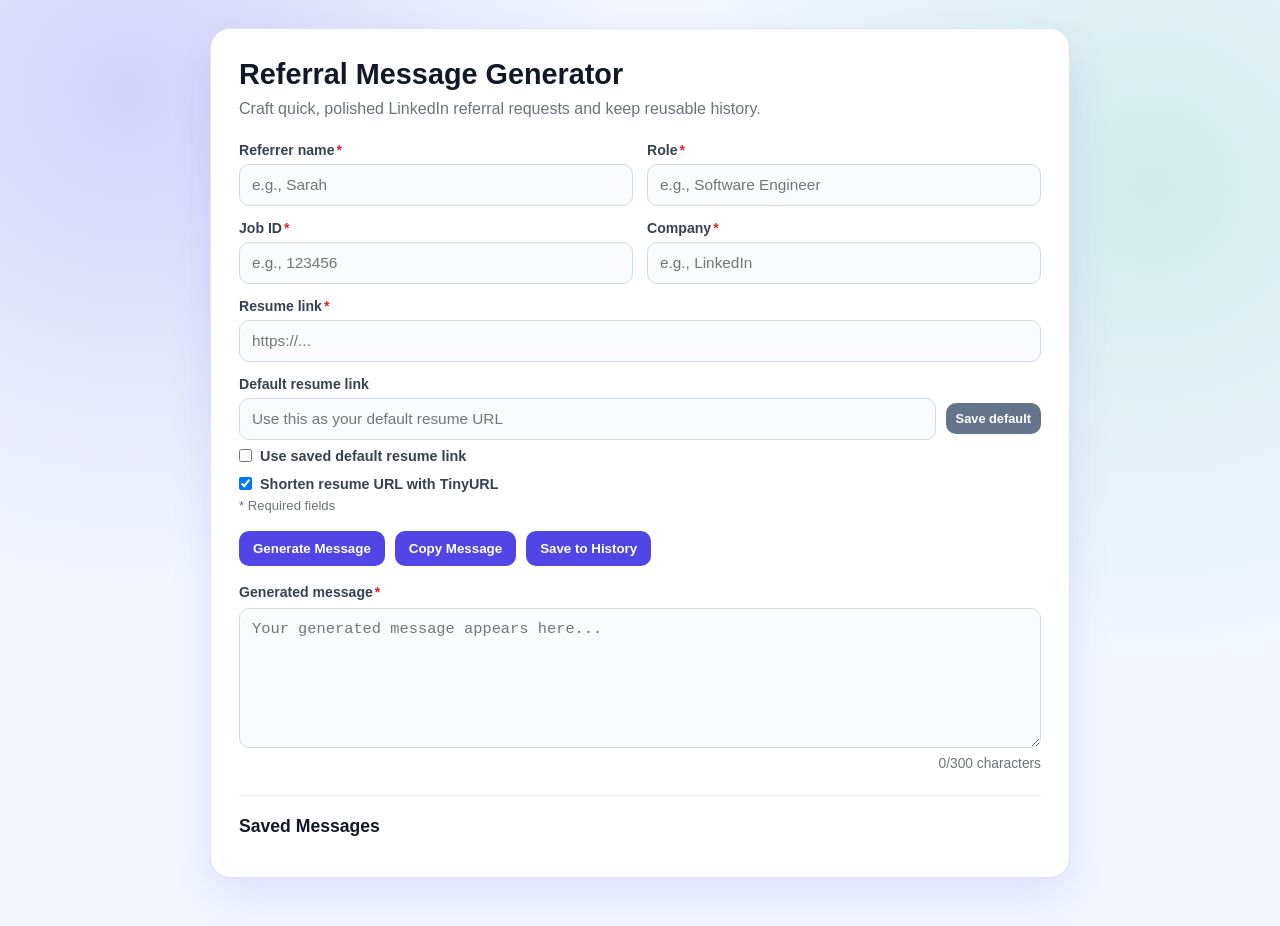
==== index.html @ b39f156e "message change" ====
<!DOCTYPE html>
<html lang="en">
<head>
  <meta charset="UTF-8" />
  <meta name="viewport" content="width=device-width, initial-scale=1" />
  <title>Referral Message Generator</title>
  <style>
    :root {
      --bg: #f3f6ff;
      --card: #ffffff;
      --text: #111827;
      --muted: #6b7280;
      --primary: #4f46e5;
      --primary-strong: #4338ca;
      --border: #dbe3f4;
      --danger: #dc3545;
      --shadow: 0 18px 40px rgba(79, 70, 229, 0.12);
    }

    * {
      box-sizing: border-box;
    }

    body {
      margin: 0;
      min-height: 100vh;
      font-family: "Inter", "Segoe UI", Roboto, Arial, sans-serif;
      color: var(--text);
      background:
        radial-gradient(circle at 10% 10%, rgba(79, 70, 229, 0.2), transparent 35%),
        radial-gradient(circle at 90% 20%, rgba(16, 185, 129, 0.16), transparent 35%),
        var(--bg);
      padding: 28px 16px 48px;
    }

    .container {
      max-width: 860px;
      margin: 0 auto;
      background: var(--card);
      border: 1px solid var(--border);
      border-radius: 20px;
      box-shadow: var(--shadow);
      padding: 28px;
    }

    h2 {
      margin: 0;
      font-size: 1.8rem;
      line-height: 1.2;
    }

    .subtitle {
      margin: 8px 0 24px;
      color: var(--muted);
    }

    .grid {
      display: grid;
      grid-template-columns: 1fr 1fr;
      gap: 14px;
    }

    .field {
      display: flex;
      flex-direction: column;
      gap: 6px;
    }

    .required {
      color: #dc2626;
      margin-left: 2px;
    }

    .field.full {
      grid-column: 1 / -1;
    }

    label {
      font-size: 0.88rem;
      font-weight: 600;
      color: #374151;
    }

    input,
    textarea {
      width: 100%;
      border: 1px solid #cfd9ee;
      background: #f9fbff;
      border-radius: 10px;
      padding: 11px 12px;
      color: var(--text);
      font-size: 0.96rem;
      transition: border-color 0.15s ease, box-shadow 0.15s ease;
    }

    input:focus,
    textarea:focus {
      outline: none;
      border-color: var(--primary);
      box-shadow: 0 0 0 3px rgba(79, 70, 229, 0.14);
      background: #fff;
    }

    .inline-group {
      display: grid;
      grid-template-columns: 1fr auto;
      gap: 10px;
      align-items: center;
    }

    .checkbox-row {
      margin-top: 2px;
      display: flex;
      align-items: center;
      gap: 8px;
      color: #374151;
      font-size: 0.9rem;
    }

    .checkbox-row + .checkbox-row {
      margin-top: 6px;
    }

    .checkbox-row input[type="checkbox"] {
      width: auto;
      margin: 0;
      cursor: pointer;
    }

    .checkbox-row:hover {
      color: #1f2937;
    }

    .btn-group {
      margin-top: 18px;
      display: flex;
      flex-wrap: wrap;
      gap: 10px;
    }

    button {
      border: 0;
      border-radius: 10px;
      padding: 10px 14px;
      background: var(--primary);
      color: #fff;
      font-weight: 600;
      cursor: pointer;
      transition: background 0.15s ease, transform 0.15s ease;
    }

    button:hover {
      background: var(--primary-strong);
      transform: translateY(-1px);
    }

    .small-btn {
      background: #64748b;
      font-size: 0.8rem;
      padding: 8px 10px;
    }

    .small-btn:hover {
      background: #475569;
    }

    .delete-btn {
      background: #dc2626;
    }

    .delete-btn:hover {
      background: #b91c1c;
    }

    .output-wrap {
      margin-top: 18px;
      display: grid;
      gap: 8px;
    }

    .hint {
      margin: 0;
      color: var(--muted);
      font-size: 0.82rem;
    }

    textarea {
      min-height: 140px;
      resize: vertical;
    }

    #charCount {
      color: var(--muted);
      font-size: 0.86rem;
      text-align: right;
    }

    .field-error {
      border-color: var(--danger) !important;
      box-shadow: 0 0 0 3px rgba(220, 38, 38, 0.14) !important;
      background: #fff7f7;
    }

    .history {
      margin-top: 24px;
      border-top: 1px solid #e5eaf7;
      padding-top: 20px;
    }

    .history h3 {
      margin: 0 0 12px;
      font-size: 1.1rem;
    }

    .history-item {
      background: #f8faff;
      border: 1px solid #dce5fb;
      border-radius: 12px;
      padding: 14px;
      margin-bottom: 10px;
    }

    .history-item p {
      margin: 10px 0 0;
      color: #1f2937;
    }

    .history-item small {
      color: var(--muted);
    }

    .history-actions {
      margin-top: 12px;
      display: flex;
      gap: 8px;
      flex-wrap: wrap;
    }

    @media (max-width: 760px) {
      .container {
        padding: 20px;
      }

      .grid {
        grid-template-columns: 1fr;
      }

      .inline-group {
        grid-template-columns: 1fr;
      }

      button {
        width: 100%;
      }

      .small-btn {
        width: auto;
      }
    }
  </style>
</head>
<body>

<div class="container">
  <h2>Referral Message Generator</h2>
  <p class="subtitle">Craft quick, polished LinkedIn referral requests and keep reusable history.</p>

  <div class="grid">
    <div class="field">
      <label for="name">Referrer name<span class="required">*</span></label>
      <input type="text" id="name" placeholder="e.g., Sarah" required />
    </div>
    <div class="field">
      <label for="role">Role<span class="required">*</span></label>
      <input type="text" id="role" placeholder="e.g., Software Engineer" required />
    </div>
    <div class="field">
      <label for="jobId">Job ID<span class="required">*</span></label>
      <input type="text" id="jobId" placeholder="e.g., 123456" required />
    </div>
    <div class="field">
      <label for="company">Company<span class="required">*</span></label>
      <input type="text" id="company" placeholder="e.g., LinkedIn" required />
    </div>
    <div class="field full">
      <label for="resume">Resume link<span class="required">*</span></label>
      <input type="text" id="resume" placeholder="https://..." required />
    </div>

    <div class="field full">
      <label for="defaultResume">Default resume link</label>
      <div class="inline-group">
        <input type="text" id="defaultResume" placeholder="Use this as your default resume URL" />
        <button type="button" class="small-btn" onclick="saveDefaultResume()">Save default</button>
      </div>
      <label class="checkbox-row">
        <input type="checkbox" id="useDefaultResume" />
        Use saved default resume link
      </label>
      <label class="checkbox-row">
        <input type="checkbox" id="useTinyUrl" checked />
        Shorten resume URL with TinyURL
      </label>
      <p class="hint">* Required fields</p>
    </div>
  </div>

  <div class="btn-group">
    <button onclick="generateMessage()">Generate Message</button>
    <button onclick="copyMessage()">Copy Message</button>
    <button onclick="saveMessage()">Save to History</button>
  </div>

  <div class="output-wrap">
    <label for="output">Generated message<span class="required">*</span></label>
    <textarea id="output" placeholder="Your generated message appears here..." required></textarea>
    <small id="charCount">0/300 characters</small>
  </div>

  <div class="history">
    <h3>Saved Messages</h3>
    <div id="historyList"></div>
  </div>
</div>

<script>
  let editIndex = null;
  const DEFAULT_RESUME_KEY = "defaultResumeLink";

  async function shortenUrl(url) {
    const trimmedUrl = url.trim();
    if (!trimmedUrl) return "";

    try {
      const response = await fetch(`https://tinyurl.com/api-create.php?url=${encodeURIComponent(trimmedUrl)}`);
      if (!response.ok) {
        throw new Error("Short URL service unavailable");
      }
      const shortUrl = (await response.text()).trim();
      return shortUrl || trimmedUrl;
    } catch (error) {
      return trimmedUrl;
    }
  }

  function fitToCharacterLimit(message, limit) {
    if (message.length <= limit) return message;
    return `${message.slice(0, limit - 3).trimEnd()}...`;
  }

  async function generateMessage() {
    clearValidationStyles();
    const name = document.getElementById("name").value.trim();
    const role = document.getElementById("role").value.trim();
    const jobId = document.getElementById("jobId").value.trim();
    const company = document.getElementById("company").value.trim();
    const useDefaultResume = document.getElementById("useDefaultResume").checked;
    const useTinyUrl = document.getElementById("useTinyUrl").checked;
    const defaultResumeLink = getDefaultResumeLink();
    if (useDefaultResume && !defaultResumeLink) {
      alert("No saved default resume link found. Please add and save one first.");
      return;
    }
    const resume = useDefaultResume ? defaultResumeLink : document.getElementById("resume").value.trim();
    const requiredFields = [
      { id: "name", label: "Referrer name", value: name },
      { id: "role", label: "Role", value: role },
      { id: "jobId", label: "Job ID", value: jobId },
      { id: "company", label: "Company", value: company },
      { id: "resume", label: "Resume link", value: resume }
    ];

    const missingFields = requiredFields.filter((field) => !field.value);
    if (missingFields.length > 0) {
      missingFields.forEach(({ id }) => document.getElementById(id).classList.add("field-error"));
      const fieldNames = missingFields.map((field) => field.label).join(", ");
      alert(`Please complete all required fields: ${fieldNames}.`);
      return;
    }

    const resumeLink = useTinyUrl ? await shortenUrl(resume) : resume.trim();

    const rawMessage = `Hi ${name},\n I’m interested in ${role} role at ${company} (Job ID: ${jobId}). Could you please refer me?\nResume: ${resumeLink}\nThanks!`;
    const message = fitToCharacterLimit(rawMessage, 300);

    const outputElement = document.getElementById("output");
    outputElement.value = message;
    updateCharacterCount();
  }

  function copyMessage() {
    const output = document.getElementById("output");
    output.select();
    document.execCommand("copy");
    alert("Copied!");
  }

  function getHistory() {
    return JSON.parse(localStorage.getItem("messages") || "[]");
  }

  function saveToStorage(data) {
    localStorage.setItem("messages", JSON.stringify(data));
  }

  function getDefaultResumeLink() {
    return (localStorage.getItem(DEFAULT_RESUME_KEY) || "").trim();
  }

  function saveDefaultResume() {
    const defaultResumeInput = document.getElementById("defaultResume");
    const defaultResume = defaultResumeInput.value.trim();

    if (!defaultResume) {
      alert("Please enter a default resume link before saving.");
      return;
    }

    localStorage.setItem(DEFAULT_RESUME_KEY, defaultResume);
    alert("Default resume link saved.");
  }

  function saveMessage() {
    clearValidationStyles();
    const history = getHistory();
    const nameInput = document.getElementById("name");
    const roleInput = document.getElementById("role");
    const jobIdInput = document.getElementById("jobId");
    const companyInput = document.getElementById("company");
    const resumeInput = document.getElementById("resume");
    const outputInput = document.getElementById("output");

    const entry = {
      name: nameInput.value.trim(),
      role: roleInput.value.trim(),
      jobId: jobIdInput.value.trim(),
      company: companyInput.value.trim(),
      resume: resumeInput.value.trim(),
      message: outputInput.value.trim()
    };

    const requiredFields = [
      { id: "name", label: "Referrer name", value: entry.name },
      { id: "role", label: "Role", value: entry.role },
      { id: "jobId", label: "Job ID", value: entry.jobId },
      { id: "company", label: "Company", value: entry.company },
      { id: "resume", label: "Resume link", value: entry.resume },
      { id: "output", label: "Generated message", value: entry.message }
    ];
    const missingFields = requiredFields.filter((field) => !field.value);
    if (missingFields.length > 0) {
      missingFields.forEach(({ id }) => document.getElementById(id).classList.add("field-error"));
      const fieldNames = missingFields.map((field) => field.label).join(", ");
      alert(`Please complete all required fields: ${fieldNames}.`);
      return;
    }

    if (editIndex !== null) {
      history[editIndex] = entry;
      editIndex = null;
    } else {
      history.push(entry);
    }

    saveToStorage(history);
    renderHistory();
  }

  function updateCharacterCount() {
    const output = document.getElementById("output").value;
    const charCount = document.getElementById("charCount");
    charCount.textContent = `${output.length}/300 characters`;
    charCount.style.color = output.length > 300 ? "#dc3545" : "#6b7280";
  }

  function clearValidationStyles() {
    document.querySelectorAll(".field-error").forEach((element) => {
      element.classList.remove("field-error");
    });
  }

  function renderHistory() {
    const history = getHistory();
    const container = document.getElementById("historyList");
    container.innerHTML = "";

    history.forEach((item, index) => {
      const div = document.createElement("div");
      div.className = "history-item";
      const safeName = item.name || "Unknown";
      const safeRole = item.role || "Unknown role";
      const safeCompany = item.company || "Unknown company";
      const safeResume = item.resume || "No resume link";
      const safeMessage = item.message || "";

      div.innerHTML = `
        <b>${safeName}</b> | ${safeRole} @ ${safeCompany}
        <br/><small>Job ID: ${item.jobId || "N/A"}</small>
        <br/><small>${safeResume}</small>
        <p>${safeMessage}</p>
        <div class="history-actions">
          <button class="small-btn" onclick="editItem(${index})">Edit</button>
          <button class="small-btn delete-btn" onclick="deleteItem(${index})">Delete</button>
          <button class="small-btn" onclick="useItem(${index})">Use</button>
        </div>
      `;

      container.appendChild(div);
    });
  }

  function editItem(index) {
    const item = getHistory()[index];
    name.value = item.name;
    role.value = item.role;
    jobId.value = item.jobId || "";
    company.value = item.company;
    resume.value = item.resume;
    output.value = item.message;
    updateCharacterCount();
    editIndex = index;
  }

  function deleteItem(index) {
    const history = getHistory();
    history.splice(index, 1);
    saveToStorage(history);
    renderHistory();
  }

  function useItem(index) {
    const item = getHistory()[index];
    output.value = item.message;
    updateCharacterCount();
  }

  document.getElementById("output").addEventListener("input", updateCharacterCount);
  document.getElementById("useDefaultResume").addEventListener("change", (event) => {
    const resumeInput = document.getElementById("resume");
    const defaultResumeLink = getDefaultResumeLink();

    if (event.target.checked && !defaultResumeLink) {
      alert("No saved default resume link found. Please add and save one first.");
      event.target.checked = false;
      return;
    }

    if (event.target.checked) {
      resumeInput.value = defaultResumeLink;
      resumeInput.readOnly = true;
      resumeInput.classList.remove("field-error");
    } else {
      resumeInput.readOnly = false;
    }
  });

  document.getElementById("defaultResume").value = getDefaultResumeLink();
  renderHistory();
  updateCharacterCount();
</script>

</body>
</html>
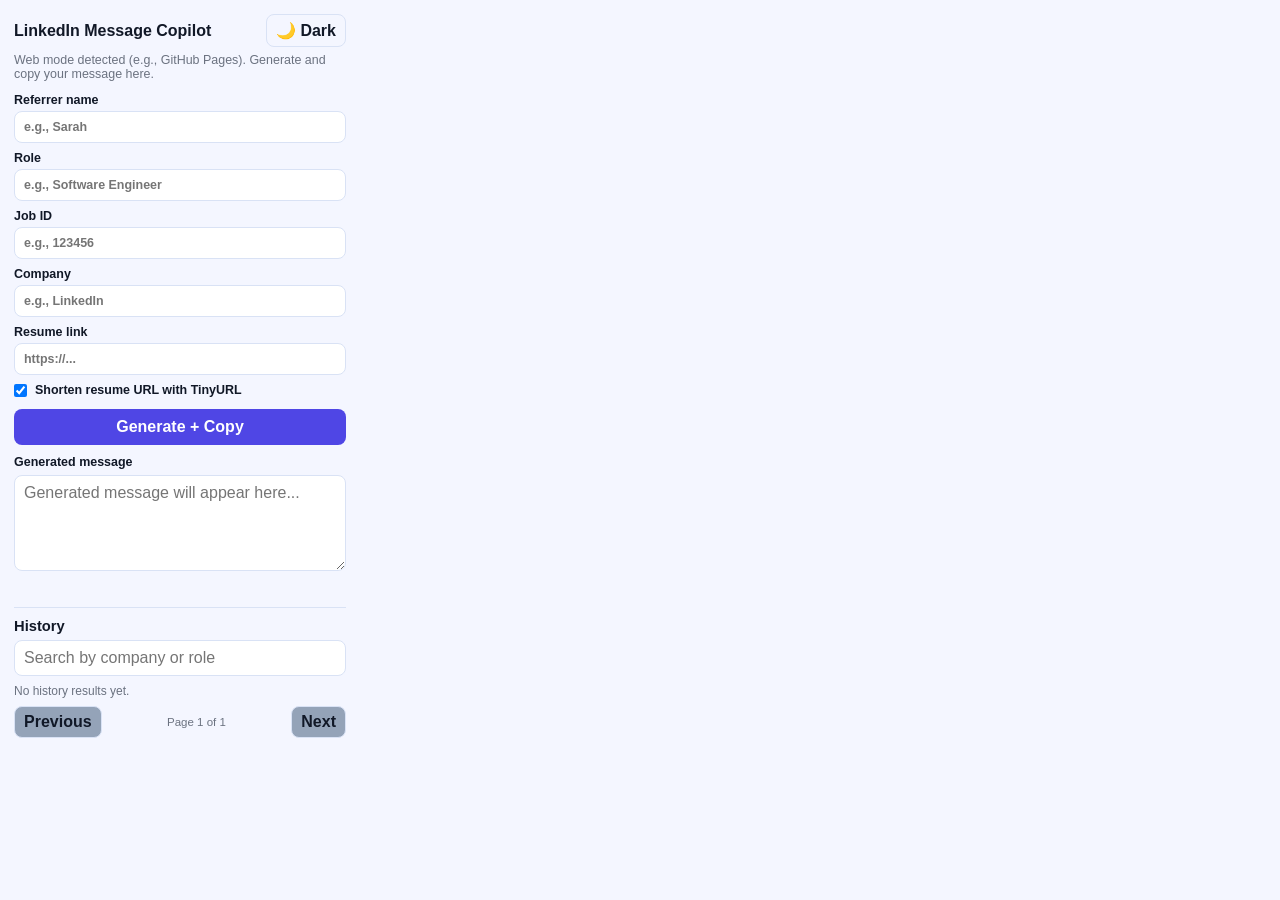
==== commit 2670c2de: "Unify web and extension UI" ====
--- a/index.html
+++ b/index.html
@@ -1,563 +1,74 @@
-<!DOCTYPE html>
+<!doctype html>
 <html lang="en">
 <head>
-  <meta charset="UTF-8" />
+  <meta charset="utf-8" />
   <meta name="viewport" content="width=device-width, initial-scale=1" />
-  <title>Referral Message Generator</title>
-  <style>
-    :root {
-      --bg: #f3f6ff;
-      --card: #ffffff;
-      --text: #111827;
-      --muted: #6b7280;
-      --primary: #4f46e5;
-      --primary-strong: #4338ca;
-      --border: #dbe3f4;
-      --danger: #dc3545;
-      --shadow: 0 18px 40px rgba(79, 70, 229, 0.12);
-    }
-
-    * {
-      box-sizing: border-box;
-    }
-
-    body {
-      margin: 0;
-      min-height: 100vh;
-      font-family: "Inter", "Segoe UI", Roboto, Arial, sans-serif;
-      color: var(--text);
-      background:
-        radial-gradient(circle at 10% 10%, rgba(79, 70, 229, 0.2), transparent 35%),
-        radial-gradient(circle at 90% 20%, rgba(16, 185, 129, 0.16), transparent 35%),
-        var(--bg);
-      padding: 28px 16px 48px;
-    }
-
-    .container {
-      max-width: 860px;
-      margin: 0 auto;
-      background: var(--card);
-      border: 1px solid var(--border);
-      border-radius: 20px;
-      box-shadow: var(--shadow);
-      padding: 28px;
-    }
-
-    h2 {
-      margin: 0;
-      font-size: 1.8rem;
-      line-height: 1.2;
-    }
-
-    .subtitle {
-      margin: 8px 0 24px;
-      color: var(--muted);
-    }
-
-    .grid {
-      display: grid;
-      grid-template-columns: 1fr 1fr;
-      gap: 14px;
-    }
-
-    .field {
-      display: flex;
-      flex-direction: column;
-      gap: 6px;
-    }
-
-    .required {
-      color: #dc2626;
-      margin-left: 2px;
-    }
-
-    .field.full {
-      grid-column: 1 / -1;
-    }
-
-    label {
-      font-size: 0.88rem;
-      font-weight: 600;
-      color: #374151;
-    }
-
-    input,
-    textarea {
-      width: 100%;
-      border: 1px solid #cfd9ee;
-      background: #f9fbff;
-      border-radius: 10px;
-      padding: 11px 12px;
-      color: var(--text);
-      font-size: 0.96rem;
-      transition: border-color 0.15s ease, box-shadow 0.15s ease;
-    }
-
-    input:focus,
-    textarea:focus {
-      outline: none;
-      border-color: var(--primary);
-      box-shadow: 0 0 0 3px rgba(79, 70, 229, 0.14);
-      background: #fff;
-    }
-
-    .inline-group {
-      display: grid;
-      grid-template-columns: 1fr auto;
-      gap: 10px;
-      align-items: center;
-    }
-
-    .checkbox-row {
-      margin-top: 2px;
-      display: flex;
-      align-items: center;
-      gap: 8px;
-      color: #374151;
-      font-size: 0.9rem;
-    }
-
-    .checkbox-row + .checkbox-row {
-      margin-top: 6px;
-    }
-
-    .checkbox-row input[type="checkbox"] {
-      width: auto;
-      margin: 0;
-      cursor: pointer;
-    }
-
-    .checkbox-row:hover {
-      color: #1f2937;
-    }
-
-    .btn-group {
-      margin-top: 18px;
-      display: flex;
-      flex-wrap: wrap;
-      gap: 10px;
-    }
-
-    button {
-      border: 0;
-      border-radius: 10px;
-      padding: 10px 14px;
-      background: var(--primary);
-      color: #fff;
-      font-weight: 600;
-      cursor: pointer;
-      transition: background 0.15s ease, transform 0.15s ease;
-    }
-
-    button:hover {
-      background: var(--primary-strong);
-      transform: translateY(-1px);
-    }
-
-    .small-btn {
-      background: #64748b;
-      font-size: 0.8rem;
-      padding: 8px 10px;
-    }
-
-    .small-btn:hover {
-      background: #475569;
-    }
-
-    .delete-btn {
-      background: #dc2626;
-    }
-
-    .delete-btn:hover {
-      background: #b91c1c;
-    }
-
-    .output-wrap {
-      margin-top: 18px;
-      display: grid;
-      gap: 8px;
-    }
-
-    .hint {
-      margin: 0;
-      color: var(--muted);
-      font-size: 0.82rem;
-    }
-
-    textarea {
-      min-height: 140px;
-      resize: vertical;
-    }
-
-    #charCount {
-      color: var(--muted);
-      font-size: 0.86rem;
-      text-align: right;
-    }
-
-    .field-error {
-      border-color: var(--danger) !important;
-      box-shadow: 0 0 0 3px rgba(220, 38, 38, 0.14) !important;
-      background: #fff7f7;
-    }
-
-    .history {
-      margin-top: 24px;
-      border-top: 1px solid #e5eaf7;
-      padding-top: 20px;
-    }
-
-    .history h3 {
-      margin: 0 0 12px;
-      font-size: 1.1rem;
-    }
-
-    .history-item {
-      background: #f8faff;
-      border: 1px solid #dce5fb;
-      border-radius: 12px;
-      padding: 14px;
-      margin-bottom: 10px;
-    }
-
-    .history-item p {
-      margin: 10px 0 0;
-      color: #1f2937;
-    }
-
-    .history-item small {
-      color: var(--muted);
-    }
-
-    .history-actions {
-      margin-top: 12px;
-      display: flex;
-      gap: 8px;
-      flex-wrap: wrap;
-    }
-
-    @media (max-width: 760px) {
-      .container {
-        padding: 20px;
-      }
-
-      .grid {
-        grid-template-columns: 1fr;
-      }
-
-      .inline-group {
-        grid-template-columns: 1fr;
-      }
-
-      button {
-        width: 100%;
-      }
-
-      .small-btn {
-        width: auto;
-      }
-    }
-  </style>
+  <title>LinkedIn Message Copilot</title>
+  <link rel="stylesheet" href="popup.css" />
 </head>
 <body>
+  <main class="container">
+    <header class="header-row">
+      <h1>LinkedIn Message Copilot</h1>
+      <button type="button" id="themeToggleBtn" class="secondary-btn" aria-label="Toggle dark mode">🌙 Dark</button>
+    </header>
 
-<div class="container">
-  <h2>Referral Message Generator</h2>
-  <p class="subtitle">Craft quick, polished LinkedIn referral requests and keep reusable history.</p>
+    <p id="tabHint" class="hint">Open this popup on a LinkedIn tab.</p>
 
-  <div class="grid">
-    <div class="field">
-      <label for="name">Referrer name<span class="required">*</span></label>
-      <input type="text" id="name" placeholder="e.g., Sarah" required />
-    </div>
-    <div class="field">
-      <label for="role">Role<span class="required">*</span></label>
-      <input type="text" id="role" placeholder="e.g., Software Engineer" required />
-    </div>
-    <div class="field">
-      <label for="jobId">Job ID<span class="required">*</span></label>
-      <input type="text" id="jobId" placeholder="e.g., 123456" required />
-    </div>
-    <div class="field">
-      <label for="company">Company<span class="required">*</span></label>
-      <input type="text" id="company" placeholder="e.g., LinkedIn" required />
-    </div>
-    <div class="field full">
-      <label for="resume">Resume link<span class="required">*</span></label>
-      <input type="text" id="resume" placeholder="https://..." required />
-    </div>
+    <form id="messageForm">
+      <label>
+        Referrer name
+        <input id="name" type="text" placeholder="e.g., Sarah" required />
+      </label>
 
-    <div class="field full">
-      <label for="defaultResume">Default resume link</label>
-      <div class="inline-group">
-        <input type="text" id="defaultResume" placeholder="Use this as your default resume URL" />
-        <button type="button" class="small-btn" onclick="saveDefaultResume()">Save default</button>
-      </div>
-      <label class="checkbox-row">
-        <input type="checkbox" id="useDefaultResume" />
-        Use saved default resume link
+      <label>
+        Role
+        <input id="role" type="text" placeholder="e.g., Software Engineer" required />
       </label>
-      <label class="checkbox-row">
-        <input type="checkbox" id="useTinyUrl" checked />
+
+      <label>
+        Job ID
+        <input id="jobId" type="text" placeholder="e.g., 123456" required />
+      </label>
+
+      <label>
+        Company
+        <input id="company" type="text" placeholder="e.g., LinkedIn" required />
+      </label>
+
+      <label>
+        Resume link
+        <input id="resume" type="url" placeholder="https://..." required />
+      </label>
+
+      <label class="checkbox">
+        <input id="useTinyUrl" type="checkbox" checked />
         Shorten resume URL with TinyURL
       </label>
-      <p class="hint">* Required fields</p>
-    </div>
-  </div>
 
-  <div class="btn-group">
-    <button onclick="generateMessage()">Generate Message</button>
-    <button onclick="copyMessage()">Copy Message</button>
-    <button onclick="saveMessage()">Save to History</button>
-  </div>
+      <div class="actions">
+        <button type="submit" id="generateCopyBtn">Generate + Copy</button>
+      </div>
+    </form>
 
-  <div class="output-wrap">
-    <label for="output">Generated message<span class="required">*</span></label>
-    <textarea id="output" placeholder="Your generated message appears here..." required></textarea>
-    <small id="charCount">0/300 characters</small>
-  </div>
+    <label class="output-label" for="output">Generated message</label>
+    <textarea id="output" readonly placeholder="Generated message will appear here..."></textarea>
+    <p id="status" class="status" aria-live="polite"></p>
 
-  <div class="history">
-    <h3>Saved Messages</h3>
-    <div id="historyList"></div>
-  </div>
-</div>
+    <section class="history-section" aria-label="Message history">
+      <div class="history-header">
+        <h2>History</h2>
+        <input id="historySearch" type="text" placeholder="Search by company or role" aria-label="Search history" />
+      </div>
+      <ul id="historyList" class="history-list"></ul>
+      <div class="history-controls">
+        <button type="button" id="prevPageBtn" class="secondary-btn">Previous</button>
+        <span id="pageInfo" class="page-info">Page 1 of 1</span>
+        <button type="button" id="nextPageBtn" class="secondary-btn">Next</button>
+      </div>
+    </section>
+  </main>
 
-<script>
-  let editIndex = null;
-  const DEFAULT_RESUME_KEY = "defaultResumeLink";
-
-  async function shortenUrl(url) {
-    const trimmedUrl = url.trim();
-    if (!trimmedUrl) return "";
-
-    try {
-      const response = await fetch(`https://tinyurl.com/api-create.php?url=${encodeURIComponent(trimmedUrl)}`);
-      if (!response.ok) {
-        throw new Error("Short URL service unavailable");
-      }
-      const shortUrl = (await response.text()).trim();
-      return shortUrl || trimmedUrl;
-    } catch (error) {
-      return trimmedUrl;
-    }
-  }
-
-  function fitToCharacterLimit(message, limit) {
-    if (message.length <= limit) return message;
-    return `${message.slice(0, limit - 3).trimEnd()}...`;
-  }
-
-  async function generateMessage() {
-    clearValidationStyles();
-    const name = document.getElementById("name").value.trim();
-    const role = document.getElementById("role").value.trim();
-    const jobId = document.getElementById("jobId").value.trim();
-    const company = document.getElementById("company").value.trim();
-    const useDefaultResume = document.getElementById("useDefaultResume").checked;
-    const useTinyUrl = document.getElementById("useTinyUrl").checked;
-    const defaultResumeLink = getDefaultResumeLink();
-    if (useDefaultResume && !defaultResumeLink) {
-      alert("No saved default resume link found. Please add and save one first.");
-      return;
-    }
-    const resume = useDefaultResume ? defaultResumeLink : document.getElementById("resume").value.trim();
-    const requiredFields = [
-      { id: "name", label: "Referrer name", value: name },
-      { id: "role", label: "Role", value: role },
-      { id: "jobId", label: "Job ID", value: jobId },
-      { id: "company", label: "Company", value: company },
-      { id: "resume", label: "Resume link", value: resume }
-    ];
-
-    const missingFields = requiredFields.filter((field) => !field.value);
-    if (missingFields.length > 0) {
-      missingFields.forEach(({ id }) => document.getElementById(id).classList.add("field-error"));
-      const fieldNames = missingFields.map((field) => field.label).join(", ");
-      alert(`Please complete all required fields: ${fieldNames}.`);
-      return;
-    }
-
-    const resumeLink = useTinyUrl ? await shortenUrl(resume) : resume.trim();
-
-    const rawMessage = `Hi ${name},\n I’m interested in ${role} role at ${company} (Job ID: ${jobId}). Could you please refer me?\nResume: ${resumeLink}\nThanks!`;
-    const message = fitToCharacterLimit(rawMessage, 300);
-
-    const outputElement = document.getElementById("output");
-    outputElement.value = message;
-    updateCharacterCount();
-  }
-
-  function copyMessage() {
-    const output = document.getElementById("output");
-    output.select();
-    document.execCommand("copy");
-    alert("Copied!");
-  }
-
-  function getHistory() {
-    return JSON.parse(localStorage.getItem("messages") || "[]");
-  }
-
-  function saveToStorage(data) {
-    localStorage.setItem("messages", JSON.stringify(data));
-  }
-
-  function getDefaultResumeLink() {
-    return (localStorage.getItem(DEFAULT_RESUME_KEY) || "").trim();
-  }
-
-  function saveDefaultResume() {
-    const defaultResumeInput = document.getElementById("defaultResume");
-    const defaultResume = defaultResumeInput.value.trim();
-
-    if (!defaultResume) {
-      alert("Please enter a default resume link before saving.");
-      return;
-    }
-
-    localStorage.setItem(DEFAULT_RESUME_KEY, defaultResume);
-    alert("Default resume link saved.");
-  }
-
-  function saveMessage() {
-    clearValidationStyles();
-    const history = getHistory();
-    const nameInput = document.getElementById("name");
-    const roleInput = document.getElementById("role");
-    const jobIdInput = document.getElementById("jobId");
-    const companyInput = document.getElementById("company");
-    const resumeInput = document.getElementById("resume");
-    const outputInput = document.getElementById("output");
-
-    const entry = {
-      name: nameInput.value.trim(),
-      role: roleInput.value.trim(),
-      jobId: jobIdInput.value.trim(),
-      company: companyInput.value.trim(),
-      resume: resumeInput.value.trim(),
-      message: outputInput.value.trim()
-    };
-
-    const requiredFields = [
-      { id: "name", label: "Referrer name", value: entry.name },
-      { id: "role", label: "Role", value: entry.role },
-      { id: "jobId", label: "Job ID", value: entry.jobId },
-      { id: "company", label: "Company", value: entry.company },
-      { id: "resume", label: "Resume link", value: entry.resume },
-      { id: "output", label: "Generated message", value: entry.message }
-    ];
-    const missingFields = requiredFields.filter((field) => !field.value);
-    if (missingFields.length > 0) {
-      missingFields.forEach(({ id }) => document.getElementById(id).classList.add("field-error"));
-      const fieldNames = missingFields.map((field) => field.label).join(", ");
-      alert(`Please complete all required fields: ${fieldNames}.`);
-      return;
-    }
-
-    if (editIndex !== null) {
-      history[editIndex] = entry;
-      editIndex = null;
-    } else {
-      history.push(entry);
-    }
-
-    saveToStorage(history);
-    renderHistory();
-  }
-
-  function updateCharacterCount() {
-    const output = document.getElementById("output").value;
-    const charCount = document.getElementById("charCount");
-    charCount.textContent = `${output.length}/300 characters`;
-    charCount.style.color = output.length > 300 ? "#dc3545" : "#6b7280";
-  }
-
-  function clearValidationStyles() {
-    document.querySelectorAll(".field-error").forEach((element) => {
-      element.classList.remove("field-error");
-    });
-  }
-
-  function renderHistory() {
-    const history = getHistory();
-    const container = document.getElementById("historyList");
-    container.innerHTML = "";
-
-    history.forEach((item, index) => {
-      const div = document.createElement("div");
-      div.className = "history-item";
-      const safeName = item.name || "Unknown";
-      const safeRole = item.role || "Unknown role";
-      const safeCompany = item.company || "Unknown company";
-      const safeResume = item.resume || "No resume link";
-      const safeMessage = item.message || "";
-
-      div.innerHTML = `
-        <b>${safeName}</b> | ${safeRole} @ ${safeCompany}
-        <br/><small>Job ID: ${item.jobId || "N/A"}</small>
-        <br/><small>${safeResume}</small>
-        <p>${safeMessage}</p>
-        <div class="history-actions">
-          <button class="small-btn" onclick="editItem(${index})">Edit</button>
-          <button class="small-btn delete-btn" onclick="deleteItem(${index})">Delete</button>
-          <button class="small-btn" onclick="useItem(${index})">Use</button>
-        </div>
-      `;
-
-      container.appendChild(div);
-    });
-  }
-
-  function editItem(index) {
-    const item = getHistory()[index];
-    name.value = item.name;
-    role.value = item.role;
-    jobId.value = item.jobId || "";
-    company.value = item.company;
-    resume.value = item.resume;
-    output.value = item.message;
-    updateCharacterCount();
-    editIndex = index;
-  }
-
-  function deleteItem(index) {
-    const history = getHistory();
-    history.splice(index, 1);
-    saveToStorage(history);
-    renderHistory();
-  }
-
-  function useItem(index) {
-    const item = getHistory()[index];
-    output.value = item.message;
-    updateCharacterCount();
-  }
-
-  document.getElementById("output").addEventListener("input", updateCharacterCount);
-  document.getElementById("useDefaultResume").addEventListener("change", (event) => {
-    const resumeInput = document.getElementById("resume");
-    const defaultResumeLink = getDefaultResumeLink();
-
-    if (event.target.checked && !defaultResumeLink) {
-      alert("No saved default resume link found. Please add and save one first.");
-      event.target.checked = false;
-      return;
-    }
-
-    if (event.target.checked) {
-      resumeInput.value = defaultResumeLink;
-      resumeInput.readOnly = true;
-      resumeInput.classList.remove("field-error");
-    } else {
-      resumeInput.readOnly = false;
-    }
-  });
-
-  document.getElementById("defaultResume").value = getDefaultResumeLink();
-  renderHistory();
-  updateCharacterCount();
-</script>
-
+  <script src="popup.js"></script>
 </body>
 </html>
--- a/popup.css
+++ b/popup.css
@@ -0,0 +1,224 @@
+:root {
+  --bg: #f4f6ff;
+  --card: #ffffff;
+  --text: #111827;
+  --muted: #6b7280;
+  --primary: #4f46e5;
+  --primary-strong: #4338ca;
+  --border: #d9e2f5;
+  --success: #15803d;
+  --warn: #b45309;
+}
+
+:root[data-theme="dark"] {
+  --bg: #0f172a;
+  --card: #1e293b;
+  --text: #e5e7eb;
+  --muted: #94a3b8;
+  --primary: #6366f1;
+  --primary-strong: #4f46e5;
+  --border: #334155;
+  --success: #4ade80;
+  --warn: #f59e0b;
+}
+
+* {
+  box-sizing: border-box;
+}
+
+html {
+  background: var(--bg);
+}
+
+body {
+  margin: 0;
+  min-height: 100vh;
+  width: min(100%, 360px);
+  font-family: Inter, "Segoe UI", Roboto, Arial, sans-serif;
+  color: var(--text);
+  background: var(--bg);
+}
+
+.container {
+  margin: 0;
+  padding: 14px;
+}
+
+.header-row {
+  display: flex;
+  align-items: center;
+  justify-content: space-between;
+  gap: 8px;
+}
+
+h1 {
+  margin: 0;
+  font-size: 1rem;
+}
+
+h2 {
+  margin: 0;
+  font-size: 0.92rem;
+}
+
+.hint {
+  margin: 6px 0 12px;
+  color: var(--muted);
+  font-size: 0.78rem;
+}
+
+form {
+  display: grid;
+  gap: 8px;
+}
+
+label {
+  display: grid;
+  gap: 4px;
+  font-size: 0.78rem;
+  font-weight: 600;
+}
+
+input,
+textarea,
+button {
+  font: inherit;
+}
+
+input,
+textarea {
+  border: 1px solid var(--border);
+  border-radius: 8px;
+  padding: 8px 9px;
+  background: var(--card);
+  color: var(--text);
+}
+
+textarea {
+  width: 100%;
+  margin-top: 6px;
+  min-height: 96px;
+  resize: vertical;
+}
+
+.checkbox {
+  display: flex;
+  align-items: center;
+  gap: 8px;
+}
+
+.checkbox input {
+  margin: 0;
+}
+
+.actions {
+  margin-top: 4px;
+}
+
+button {
+  width: 100%;
+  border: 0;
+  border-radius: 8px;
+  padding: 9px;
+  color: #fff;
+  background: var(--primary);
+  font-weight: 700;
+  cursor: pointer;
+}
+
+button:hover {
+  background: var(--primary-strong);
+}
+
+button:disabled {
+  background: #94a3b8;
+  cursor: not-allowed;
+}
+
+.secondary-btn {
+  width: auto;
+  padding: 6px 9px;
+  background: transparent;
+  color: var(--text);
+  border: 1px solid var(--border);
+  font-weight: 600;
+}
+
+.secondary-btn:hover {
+  background: color-mix(in oklab, var(--card) 80%, var(--primary));
+}
+
+.output-label {
+  margin-top: 10px;
+}
+
+.status {
+  min-height: 1em;
+  margin: 8px 0 0;
+  font-size: 0.78rem;
+}
+
+.status.success {
+  color: var(--success);
+}
+
+.status.warn {
+  color: var(--warn);
+}
+
+.history-section {
+  margin-top: 12px;
+  border-top: 1px solid var(--border);
+  padding-top: 10px;
+}
+
+.history-header {
+  display: grid;
+  gap: 6px;
+  margin-bottom: 8px;
+}
+
+.history-list {
+  list-style: none;
+  padding: 0;
+  margin: 0;
+  display: grid;
+  gap: 8px;
+}
+
+.history-item {
+  border: 1px solid var(--border);
+  border-radius: 8px;
+  padding: 8px;
+  background: var(--card);
+  font-size: 0.72rem;
+}
+
+.history-meta {
+  color: var(--muted);
+  margin-bottom: 4px;
+}
+
+.history-text {
+  margin: 0;
+  line-height: 1.4;
+  word-break: break-word;
+}
+
+.history-empty {
+  color: var(--muted);
+  font-size: 0.75rem;
+}
+
+.history-controls {
+  margin-top: 8px;
+  display: flex;
+  align-items: center;
+  justify-content: space-between;
+  gap: 6px;
+}
+
+.page-info {
+  font-size: 0.72rem;
+  color: var(--muted);
+}
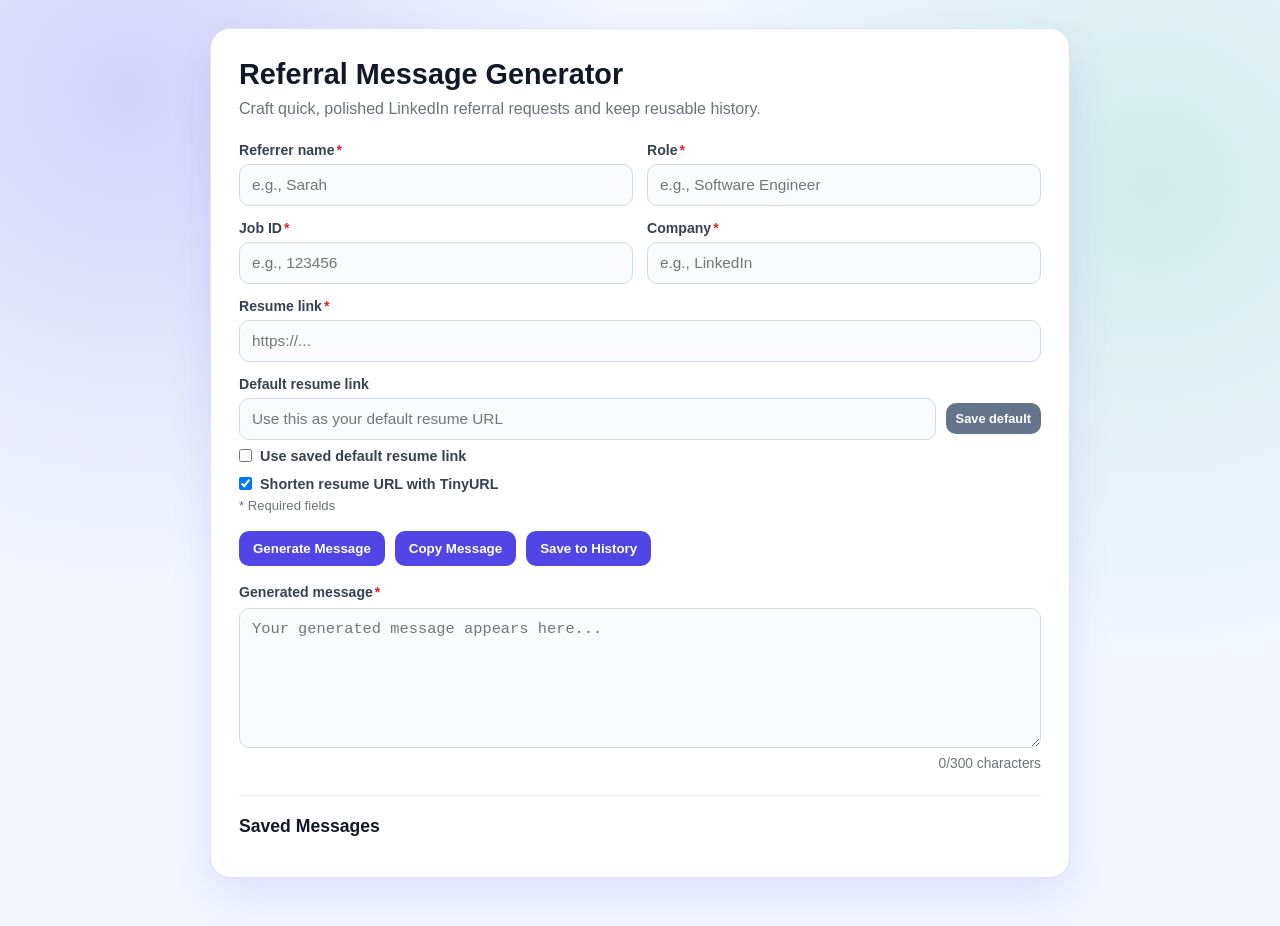
==== commit ea6267c7: "Restore standalone browser app UI" ====
--- a/index.html
+++ b/index.html
@@ -1,74 +1,563 @@
-<!doctype html>
+<!DOCTYPE html>
 <html lang="en">
 <head>
-  <meta charset="utf-8" />
+  <meta charset="UTF-8" />
   <meta name="viewport" content="width=device-width, initial-scale=1" />
-  <title>LinkedIn Message Copilot</title>
-  <link rel="stylesheet" href="popup.css" />
+  <title>Referral Message Generator</title>
+  <style>
+    :root {
+      --bg: #f3f6ff;
+      --card: #ffffff;
+      --text: #111827;
+      --muted: #6b7280;
+      --primary: #4f46e5;
+      --primary-strong: #4338ca;
+      --border: #dbe3f4;
+      --danger: #dc3545;
+      --shadow: 0 18px 40px rgba(79, 70, 229, 0.12);
+    }
+
+    * {
+      box-sizing: border-box;
+    }
+
+    body {
+      margin: 0;
+      min-height: 100vh;
+      font-family: "Inter", "Segoe UI", Roboto, Arial, sans-serif;
+      color: var(--text);
+      background:
+        radial-gradient(circle at 10% 10%, rgba(79, 70, 229, 0.2), transparent 35%),
+        radial-gradient(circle at 90% 20%, rgba(16, 185, 129, 0.16), transparent 35%),
+        var(--bg);
+      padding: 28px 16px 48px;
+    }
+
+    .container {
+      max-width: 860px;
+      margin: 0 auto;
+      background: var(--card);
+      border: 1px solid var(--border);
+      border-radius: 20px;
+      box-shadow: var(--shadow);
+      padding: 28px;
+    }
+
+    h2 {
+      margin: 0;
+      font-size: 1.8rem;
+      line-height: 1.2;
+    }
+
+    .subtitle {
+      margin: 8px 0 24px;
+      color: var(--muted);
+    }
+
+    .grid {
+      display: grid;
+      grid-template-columns: 1fr 1fr;
+      gap: 14px;
+    }
+
+    .field {
+      display: flex;
+      flex-direction: column;
+      gap: 6px;
+    }
+
+    .required {
+      color: #dc2626;
+      margin-left: 2px;
+    }
+
+    .field.full {
+      grid-column: 1 / -1;
+    }
+
+    label {
+      font-size: 0.88rem;
+      font-weight: 600;
+      color: #374151;
+    }
+
+    input,
+    textarea {
+      width: 100%;
+      border: 1px solid #cfd9ee;
+      background: #f9fbff;
+      border-radius: 10px;
+      padding: 11px 12px;
+      color: var(--text);
+      font-size: 0.96rem;
+      transition: border-color 0.15s ease, box-shadow 0.15s ease;
+    }
+
+    input:focus,
+    textarea:focus {
+      outline: none;
+      border-color: var(--primary);
+      box-shadow: 0 0 0 3px rgba(79, 70, 229, 0.14);
+      background: #fff;
+    }
+
+    .inline-group {
+      display: grid;
+      grid-template-columns: 1fr auto;
+      gap: 10px;
+      align-items: center;
+    }
+
+    .checkbox-row {
+      margin-top: 2px;
+      display: flex;
+      align-items: center;
+      gap: 8px;
+      color: #374151;
+      font-size: 0.9rem;
+    }
+
+    .checkbox-row + .checkbox-row {
+      margin-top: 6px;
+    }
+
+    .checkbox-row input[type="checkbox"] {
+      width: auto;
+      margin: 0;
+      cursor: pointer;
+    }
+
+    .checkbox-row:hover {
+      color: #1f2937;
+    }
+
+    .btn-group {
+      margin-top: 18px;
+      display: flex;
+      flex-wrap: wrap;
+      gap: 10px;
+    }
+
+    button {
+      border: 0;
+      border-radius: 10px;
+      padding: 10px 14px;
+      background: var(--primary);
+      color: #fff;
+      font-weight: 600;
+      cursor: pointer;
+      transition: background 0.15s ease, transform 0.15s ease;
+    }
+
+    button:hover {
+      background: var(--primary-strong);
+      transform: translateY(-1px);
+    }
+
+    .small-btn {
+      background: #64748b;
+      font-size: 0.8rem;
+      padding: 8px 10px;
+    }
+
+    .small-btn:hover {
+      background: #475569;
+    }
+
+    .delete-btn {
+      background: #dc2626;
+    }
+
+    .delete-btn:hover {
+      background: #b91c1c;
+    }
+
+    .output-wrap {
+      margin-top: 18px;
+      display: grid;
+      gap: 8px;
+    }
+
+    .hint {
+      margin: 0;
+      color: var(--muted);
+      font-size: 0.82rem;
+    }
+
+    textarea {
+      min-height: 140px;
+      resize: vertical;
+    }
+
+    #charCount {
+      color: var(--muted);
+      font-size: 0.86rem;
+      text-align: right;
+    }
+
+    .field-error {
+      border-color: var(--danger) !important;
+      box-shadow: 0 0 0 3px rgba(220, 38, 38, 0.14) !important;
+      background: #fff7f7;
+    }
+
+    .history {
+      margin-top: 24px;
+      border-top: 1px solid #e5eaf7;
+      padding-top: 20px;
+    }
+
+    .history h3 {
+      margin: 0 0 12px;
+      font-size: 1.1rem;
+    }
+
+    .history-item {
+      background: #f8faff;
+      border: 1px solid #dce5fb;
+      border-radius: 12px;
+      padding: 14px;
+      margin-bottom: 10px;
+    }
+
+    .history-item p {
+      margin: 10px 0 0;
+      color: #1f2937;
+    }
+
+    .history-item small {
+      color: var(--muted);
+    }
+
+    .history-actions {
+      margin-top: 12px;
+      display: flex;
+      gap: 8px;
+      flex-wrap: wrap;
+    }
+
+    @media (max-width: 760px) {
+      .container {
+        padding: 20px;
+      }
+
+      .grid {
+        grid-template-columns: 1fr;
+      }
+
+      .inline-group {
+        grid-template-columns: 1fr;
+      }
+
+      button {
+        width: 100%;
+      }
+
+      .small-btn {
+        width: auto;
+      }
+    }
+  </style>
 </head>
 <body>
-  <main class="container">
-    <header class="header-row">
-      <h1>LinkedIn Message Copilot</h1>
-      <button type="button" id="themeToggleBtn" class="secondary-btn" aria-label="Toggle dark mode">🌙 Dark</button>
-    </header>
-
-    <p id="tabHint" class="hint">Open this popup on a LinkedIn tab.</p>
-
-    <form id="messageForm">
-      <label>
-        Referrer name
-        <input id="name" type="text" placeholder="e.g., Sarah" required />
+
+<div class="container">
+  <h2>Referral Message Generator</h2>
+  <p class="subtitle">Craft quick, polished LinkedIn referral requests and keep reusable history.</p>
+
+  <div class="grid">
+    <div class="field">
+      <label for="name">Referrer name<span class="required">*</span></label>
+      <input type="text" id="name" placeholder="e.g., Sarah" required />
+    </div>
+    <div class="field">
+      <label for="role">Role<span class="required">*</span></label>
+      <input type="text" id="role" placeholder="e.g., Software Engineer" required />
+    </div>
+    <div class="field">
+      <label for="jobId">Job ID<span class="required">*</span></label>
+      <input type="text" id="jobId" placeholder="e.g., 123456" required />
+    </div>
+    <div class="field">
+      <label for="company">Company<span class="required">*</span></label>
+      <input type="text" id="company" placeholder="e.g., LinkedIn" required />
+    </div>
+    <div class="field full">
+      <label for="resume">Resume link<span class="required">*</span></label>
+      <input type="text" id="resume" placeholder="https://..." required />
+    </div>
+
+    <div class="field full">
+      <label for="defaultResume">Default resume link</label>
+      <div class="inline-group">
+        <input type="text" id="defaultResume" placeholder="Use this as your default resume URL" />
+        <button type="button" class="small-btn" onclick="saveDefaultResume()">Save default</button>
+      </div>
+      <label class="checkbox-row">
+        <input type="checkbox" id="useDefaultResume" />
+        Use saved default resume link
       </label>
-
-      <label>
-        Role
-        <input id="role" type="text" placeholder="e.g., Software Engineer" required />
-      </label>
-
-      <label>
-        Job ID
-        <input id="jobId" type="text" placeholder="e.g., 123456" required />
-      </label>
-
-      <label>
-        Company
-        <input id="company" type="text" placeholder="e.g., LinkedIn" required />
-      </label>
-
-      <label>
-        Resume link
-        <input id="resume" type="url" placeholder="https://..." required />
-      </label>
-
-      <label class="checkbox">
-        <input id="useTinyUrl" type="checkbox" checked />
+      <label class="checkbox-row">
+        <input type="checkbox" id="useTinyUrl" checked />
         Shorten resume URL with TinyURL
       </label>
-
-      <div class="actions">
-        <button type="submit" id="generateCopyBtn">Generate + Copy</button>
-      </div>
-    </form>
-
-    <label class="output-label" for="output">Generated message</label>
-    <textarea id="output" readonly placeholder="Generated message will appear here..."></textarea>
-    <p id="status" class="status" aria-live="polite"></p>
-
-    <section class="history-section" aria-label="Message history">
-      <div class="history-header">
-        <h2>History</h2>
-        <input id="historySearch" type="text" placeholder="Search by company or role" aria-label="Search history" />
-      </div>
-      <ul id="historyList" class="history-list"></ul>
-      <div class="history-controls">
-        <button type="button" id="prevPageBtn" class="secondary-btn">Previous</button>
-        <span id="pageInfo" class="page-info">Page 1 of 1</span>
-        <button type="button" id="nextPageBtn" class="secondary-btn">Next</button>
-      </div>
-    </section>
-  </main>
-
-  <script src="popup.js"></script>
+      <p class="hint">* Required fields</p>
+    </div>
+  </div>
+
+  <div class="btn-group">
+    <button onclick="generateMessage()">Generate Message</button>
+    <button onclick="copyMessage()">Copy Message</button>
+    <button onclick="saveMessage()">Save to History</button>
+  </div>
+
+  <div class="output-wrap">
+    <label for="output">Generated message<span class="required">*</span></label>
+    <textarea id="output" placeholder="Your generated message appears here..." required></textarea>
+    <small id="charCount">0/300 characters</small>
+  </div>
+
+  <div class="history">
+    <h3>Saved Messages</h3>
+    <div id="historyList"></div>
+  </div>
+</div>
+
+<script>
+  let editIndex = null;
+  const DEFAULT_RESUME_KEY = "defaultResumeLink";
+
+  async function shortenUrl(url) {
+    const trimmedUrl = url.trim();
+    if (!trimmedUrl) return "";
+
+    try {
+      const response = await fetch(`https://tinyurl.com/api-create.php?url=${encodeURIComponent(trimmedUrl)}`);
+      if (!response.ok) {
+        throw new Error("Short URL service unavailable");
+      }
+      const shortUrl = (await response.text()).trim();
+      return shortUrl || trimmedUrl;
+    } catch (error) {
+      return trimmedUrl;
+    }
+  }
+
+  function fitToCharacterLimit(message, limit) {
+    if (message.length <= limit) return message;
+    return `${message.slice(0, limit - 3).trimEnd()}...`;
+  }
+
+  async function generateMessage() {
+    clearValidationStyles();
+    const name = document.getElementById("name").value.trim();
+    const role = document.getElementById("role").value.trim();
+    const jobId = document.getElementById("jobId").value.trim();
+    const company = document.getElementById("company").value.trim();
+    const useDefaultResume = document.getElementById("useDefaultResume").checked;
+    const useTinyUrl = document.getElementById("useTinyUrl").checked;
+    const defaultResumeLink = getDefaultResumeLink();
+    if (useDefaultResume && !defaultResumeLink) {
+      alert("No saved default resume link found. Please add and save one first.");
+      return;
+    }
+    const resume = useDefaultResume ? defaultResumeLink : document.getElementById("resume").value.trim();
+    const requiredFields = [
+      { id: "name", label: "Referrer name", value: name },
+      { id: "role", label: "Role", value: role },
+      { id: "jobId", label: "Job ID", value: jobId },
+      { id: "company", label: "Company", value: company },
+      { id: "resume", label: "Resume link", value: resume }
+    ];
+
+    const missingFields = requiredFields.filter((field) => !field.value);
+    if (missingFields.length > 0) {
+      missingFields.forEach(({ id }) => document.getElementById(id).classList.add("field-error"));
+      const fieldNames = missingFields.map((field) => field.label).join(", ");
+      alert(`Please complete all required fields: ${fieldNames}.`);
+      return;
+    }
+
+    const resumeLink = useTinyUrl ? await shortenUrl(resume) : resume.trim();
+
+    const rawMessage = `Hi ${name},\n\nI came across the ${role} role at ${company} (Job ID: ${jobId}). I’d really appreciate it if you could refer me for the position.\n\nResume link: ${resumeLink}\n\nThanks!\n[Your Name]`;
+    const message = fitToCharacterLimit(rawMessage, 300);
+
+    const outputElement = document.getElementById("output");
+    outputElement.value = message;
+    updateCharacterCount();
+  }
+
+  function copyMessage() {
+    const output = document.getElementById("output");
+    output.select();
+    document.execCommand("copy");
+    alert("Copied!");
+  }
+
+  function getHistory() {
+    return JSON.parse(localStorage.getItem("messages") || "[]");
+  }
+
+  function saveToStorage(data) {
+    localStorage.setItem("messages", JSON.stringify(data));
+  }
+
+  function getDefaultResumeLink() {
+    return (localStorage.getItem(DEFAULT_RESUME_KEY) || "").trim();
+  }
+
+  function saveDefaultResume() {
+    const defaultResumeInput = document.getElementById("defaultResume");
+    const defaultResume = defaultResumeInput.value.trim();
+
+    if (!defaultResume) {
+      alert("Please enter a default resume link before saving.");
+      return;
+    }
+
+    localStorage.setItem(DEFAULT_RESUME_KEY, defaultResume);
+    alert("Default resume link saved.");
+  }
+
+  function saveMessage() {
+    clearValidationStyles();
+    const history = getHistory();
+    const nameInput = document.getElementById("name");
+    const roleInput = document.getElementById("role");
+    const jobIdInput = document.getElementById("jobId");
+    const companyInput = document.getElementById("company");
+    const resumeInput = document.getElementById("resume");
+    const outputInput = document.getElementById("output");
+
+    const entry = {
+      name: nameInput.value.trim(),
+      role: roleInput.value.trim(),
+      jobId: jobIdInput.value.trim(),
+      company: companyInput.value.trim(),
+      resume: resumeInput.value.trim(),
+      message: outputInput.value.trim()
+    };
+
+    const requiredFields = [
+      { id: "name", label: "Referrer name", value: entry.name },
+      { id: "role", label: "Role", value: entry.role },
+      { id: "jobId", label: "Job ID", value: entry.jobId },
+      { id: "company", label: "Company", value: entry.company },
+      { id: "resume", label: "Resume link", value: entry.resume },
+      { id: "output", label: "Generated message", value: entry.message }
+    ];
+    const missingFields = requiredFields.filter((field) => !field.value);
+    if (missingFields.length > 0) {
+      missingFields.forEach(({ id }) => document.getElementById(id).classList.add("field-error"));
+      const fieldNames = missingFields.map((field) => field.label).join(", ");
+      alert(`Please complete all required fields: ${fieldNames}.`);
+      return;
+    }
+
+    if (editIndex !== null) {
+      history[editIndex] = entry;
+      editIndex = null;
+    } else {
+      history.push(entry);
+    }
+
+    saveToStorage(history);
+    renderHistory();
+  }
+
+  function updateCharacterCount() {
+    const output = document.getElementById("output").value;
+    const charCount = document.getElementById("charCount");
+    charCount.textContent = `${output.length}/300 characters`;
+    charCount.style.color = output.length > 300 ? "#dc3545" : "#6b7280";
+  }
+
+  function clearValidationStyles() {
+    document.querySelectorAll(".field-error").forEach((element) => {
+      element.classList.remove("field-error");
+    });
+  }
+
+  function renderHistory() {
+    const history = getHistory();
+    const container = document.getElementById("historyList");
+    container.innerHTML = "";
+
+    history.forEach((item, index) => {
+      const div = document.createElement("div");
+      div.className = "history-item";
+      const safeName = item.name || "Unknown";
+      const safeRole = item.role || "Unknown role";
+      const safeCompany = item.company || "Unknown company";
+      const safeResume = item.resume || "No resume link";
+      const safeMessage = item.message || "";
+
+      div.innerHTML = `
+        <b>${safeName}</b> | ${safeRole} @ ${safeCompany}
+        <br/><small>Job ID: ${item.jobId || "N/A"}</small>
+        <br/><small>${safeResume}</small>
+        <p>${safeMessage}</p>
+        <div class="history-actions">
+          <button class="small-btn" onclick="editItem(${index})">Edit</button>
+          <button class="small-btn delete-btn" onclick="deleteItem(${index})">Delete</button>
+          <button class="small-btn" onclick="useItem(${index})">Use</button>
+        </div>
+      `;
+
+      container.appendChild(div);
+    });
+  }
+
+  function editItem(index) {
+    const item = getHistory()[index];
+    name.value = item.name;
+    role.value = item.role;
+    jobId.value = item.jobId || "";
+    company.value = item.company;
+    resume.value = item.resume;
+    output.value = item.message;
+    updateCharacterCount();
+    editIndex = index;
+  }
+
+  function deleteItem(index) {
+    const history = getHistory();
+    history.splice(index, 1);
+    saveToStorage(history);
+    renderHistory();
+  }
+
+  function useItem(index) {
+    const item = getHistory()[index];
+    output.value = item.message;
+    updateCharacterCount();
+  }
+
+  document.getElementById("output").addEventListener("input", updateCharacterCount);
+  document.getElementById("useDefaultResume").addEventListener("change", (event) => {
+    const resumeInput = document.getElementById("resume");
+    const defaultResumeLink = getDefaultResumeLink();
+
+    if (event.target.checked && !defaultResumeLink) {
+      alert("No saved default resume link found. Please add and save one first.");
+      event.target.checked = false;
+      return;
+    }
+
+    if (event.target.checked) {
+      resumeInput.value = defaultResumeLink;
+      resumeInput.readOnly = true;
+      resumeInput.classList.remove("field-error");
+    } else {
+      resumeInput.readOnly = false;
+    }
+  });
+
+  document.getElementById("defaultResume").value = getDefaultResumeLink();
+  renderHistory();
+  updateCharacterCount();
+</script>
+
 </body>
 </html>
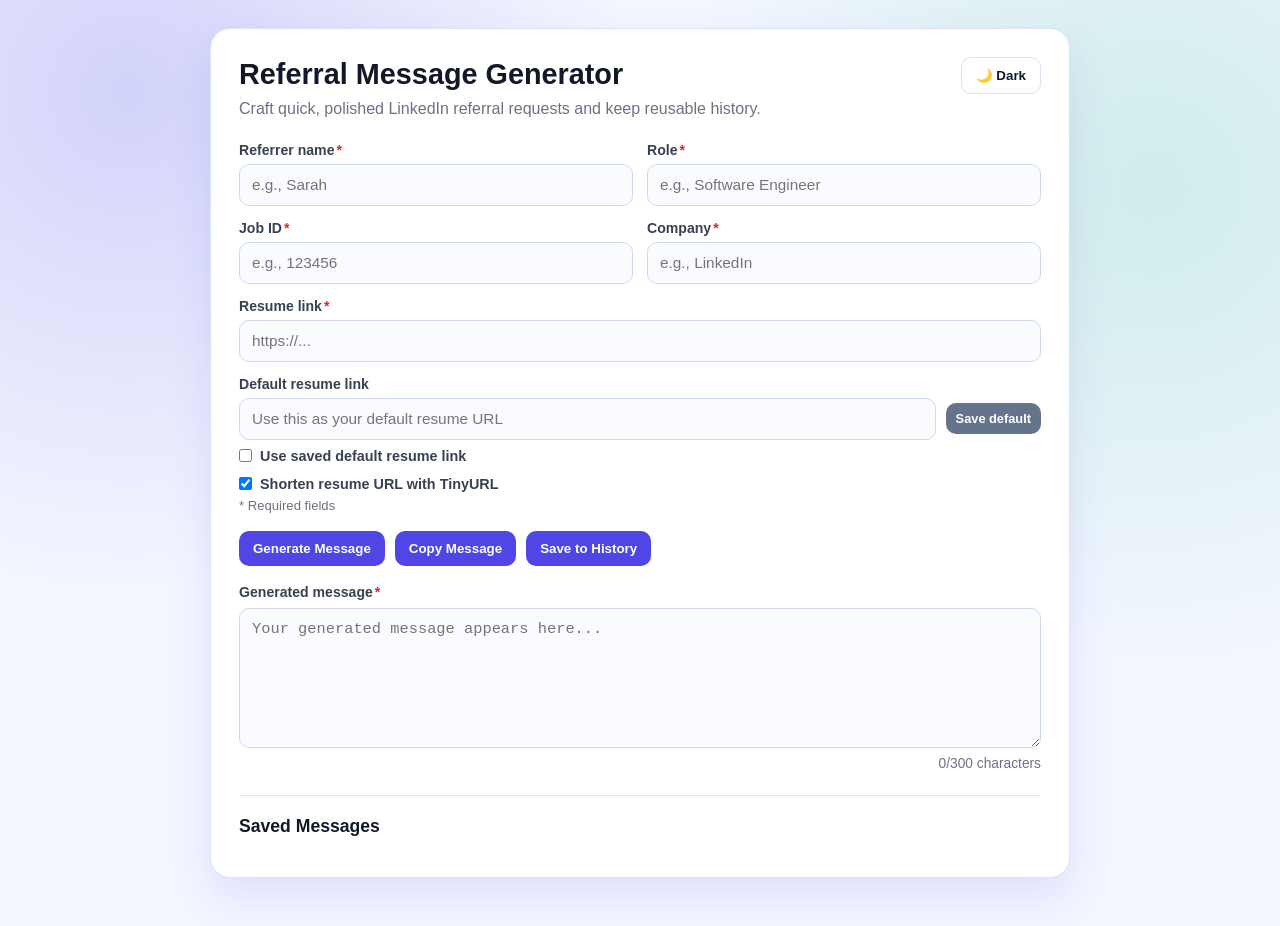
==== commit 18bcf3a8: "Add browser dark mode and update message signature" ====
--- a/index.html
+++ b/index.html
@@ -8,13 +8,39 @@
     :root {
       --bg: #f3f6ff;
       --card: #ffffff;
+      --field-bg: #f9fbff;
+      --field-focus-bg: #ffffff;
       --text: #111827;
       --muted: #6b7280;
+      --label: #374151;
+      --label-hover: #1f2937;
       --primary: #4f46e5;
       --primary-strong: #4338ca;
       --border: #dbe3f4;
+      --field-border: #cfd9ee;
+      --history-bg: #f8faff;
+      --history-border: #dce5fb;
       --danger: #dc3545;
       --shadow: 0 18px 40px rgba(79, 70, 229, 0.12);
+    }
+
+    :root[data-theme="dark"] {
+      --bg: #0f172a;
+      --card: #1e293b;
+      --field-bg: #111827;
+      --field-focus-bg: #0f172a;
+      --text: #e5e7eb;
+      --muted: #94a3b8;
+      --label: #cbd5e1;
+      --label-hover: #f8fafc;
+      --primary: #6366f1;
+      --primary-strong: #4f46e5;
+      --border: #334155;
+      --field-border: #475569;
+      --history-bg: #111827;
+      --history-border: #334155;
+      --danger: #f87171;
+      --shadow: 0 18px 40px rgba(2, 6, 23, 0.45);
     }
 
     * {
@@ -43,6 +69,14 @@
       padding: 28px;
     }
 
+    .header-row {
+      display: flex;
+      align-items: flex-start;
+      justify-content: space-between;
+      gap: 16px;
+      margin-bottom: 24px;
+    }
+
     h2 {
       margin: 0;
       font-size: 1.8rem;
@@ -50,7 +84,7 @@
     }
 
     .subtitle {
-      margin: 8px 0 24px;
+      margin: 8px 0 0;
       color: var(--muted);
     }
 
@@ -78,14 +112,14 @@
     label {
       font-size: 0.88rem;
       font-weight: 600;
-      color: #374151;
+      color: var(--label);
     }
 
     input,
     textarea {
       width: 100%;
-      border: 1px solid #cfd9ee;
-      background: #f9fbff;
+      border: 1px solid var(--field-border);
+      background: var(--field-bg);
       border-radius: 10px;
       padding: 11px 12px;
       color: var(--text);
@@ -98,7 +132,7 @@
       outline: none;
       border-color: var(--primary);
       box-shadow: 0 0 0 3px rgba(79, 70, 229, 0.14);
-      background: #fff;
+      background: var(--field-focus-bg);
     }
 
     .inline-group {
@@ -113,7 +147,7 @@
       display: flex;
       align-items: center;
       gap: 8px;
-      color: #374151;
+      color: var(--label);
       font-size: 0.9rem;
     }
 
@@ -128,7 +162,7 @@
     }
 
     .checkbox-row:hover {
-      color: #1f2937;
+      color: var(--label-hover);
     }
 
     .btn-group {
@@ -164,6 +198,18 @@
       background: #475569;
     }
 
+    .theme-toggle {
+      flex: 0 0 auto;
+      background: transparent;
+      color: var(--text);
+      border: 1px solid var(--border);
+    }
+
+    .theme-toggle:hover {
+      background: var(--field-bg);
+      transform: translateY(-1px);
+    }
+
     .delete-btn {
       background: #dc2626;
     }
@@ -203,7 +249,7 @@
 
     .history {
       margin-top: 24px;
-      border-top: 1px solid #e5eaf7;
+      border-top: 1px solid var(--border);
       padding-top: 20px;
     }
 
@@ -213,8 +259,8 @@
     }
 
     .history-item {
-      background: #f8faff;
-      border: 1px solid #dce5fb;
+      background: var(--history-bg);
+      border: 1px solid var(--history-border);
       border-radius: 12px;
       padding: 14px;
       margin-bottom: 10px;
@@ -222,7 +268,7 @@
 
     .history-item p {
       margin: 10px 0 0;
-      color: #1f2937;
+      color: var(--label-hover);
     }
 
     .history-item small {
@@ -253,6 +299,10 @@
         width: 100%;
       }
 
+      .header-row {
+        flex-direction: column;
+      }
+
       .small-btn {
         width: auto;
       }
@@ -262,8 +312,13 @@
 <body>
 
 <div class="container">
-  <h2>Referral Message Generator</h2>
-  <p class="subtitle">Craft quick, polished LinkedIn referral requests and keep reusable history.</p>
+  <div class="header-row">
+    <div>
+      <h2>Referral Message Generator</h2>
+      <p class="subtitle">Craft quick, polished LinkedIn referral requests and keep reusable history.</p>
+    </div>
+    <button type="button" id="themeToggle" class="theme-toggle" aria-label="Toggle dark mode">🌙 Dark</button>
+  </div>
 
   <div class="grid">
     <div class="field">
@@ -326,6 +381,7 @@
 <script>
   let editIndex = null;
   const DEFAULT_RESUME_KEY = "defaultResumeLink";
+  const THEME_KEY = "referralMessageTheme";
 
   async function shortenUrl(url) {
     const trimmedUrl = url.trim();
@@ -380,7 +436,7 @@
 
     const resumeLink = useTinyUrl ? await shortenUrl(resume) : resume.trim();
 
-    const rawMessage = `Hi ${name},\n\nI came across the ${role} role at ${company} (Job ID: ${jobId}). I’d really appreciate it if you could refer me for the position.\n\nResume link: ${resumeLink}\n\nThanks!\n[Your Name]`;
+    const rawMessage = `Hi ${name},\n\nI came across the ${role} role at ${company} (Job ID: ${jobId}). I’d really appreciate it if you could refer me for the position.\n\nResume link: ${resumeLink}\n\nThanks!`;
     const message = fitToCharacterLimit(rawMessage, 300);
 
     const outputElement = document.getElementById("output");
@@ -470,7 +526,20 @@
     const output = document.getElementById("output").value;
     const charCount = document.getElementById("charCount");
     charCount.textContent = `${output.length}/300 characters`;
-    charCount.style.color = output.length > 300 ? "#dc3545" : "#6b7280";
+    charCount.style.color = output.length > 300 ? "var(--danger)" : "var(--muted)";
+  }
+
+  function setTheme(theme) {
+    const normalizedTheme = theme === "dark" ? "dark" : "light";
+    document.documentElement.setAttribute("data-theme", normalizedTheme);
+    document.getElementById("themeToggle").textContent = normalizedTheme === "dark" ? "☀️ Light" : "🌙 Dark";
+    localStorage.setItem(THEME_KEY, normalizedTheme);
+  }
+
+  function getInitialTheme() {
+    const savedTheme = localStorage.getItem(THEME_KEY);
+    if (savedTheme) return savedTheme;
+    return window.matchMedia?.("(prefers-color-scheme: dark)").matches ? "dark" : "light";
   }
 
   function clearValidationStyles() {
@@ -534,6 +603,11 @@
     updateCharacterCount();
   }
 
+  document.getElementById("themeToggle").addEventListener("click", () => {
+    const currentTheme = document.documentElement.getAttribute("data-theme") || "light";
+    setTheme(currentTheme === "dark" ? "light" : "dark");
+  });
+
   document.getElementById("output").addEventListener("input", updateCharacterCount);
   document.getElementById("useDefaultResume").addEventListener("change", (event) => {
     const resumeInput = document.getElementById("resume");
@@ -554,6 +628,7 @@
     }
   });
 
+  setTheme(getInitialTheme());
   document.getElementById("defaultResume").value = getDefaultResumeLink();
   renderHistory();
   updateCharacterCount();
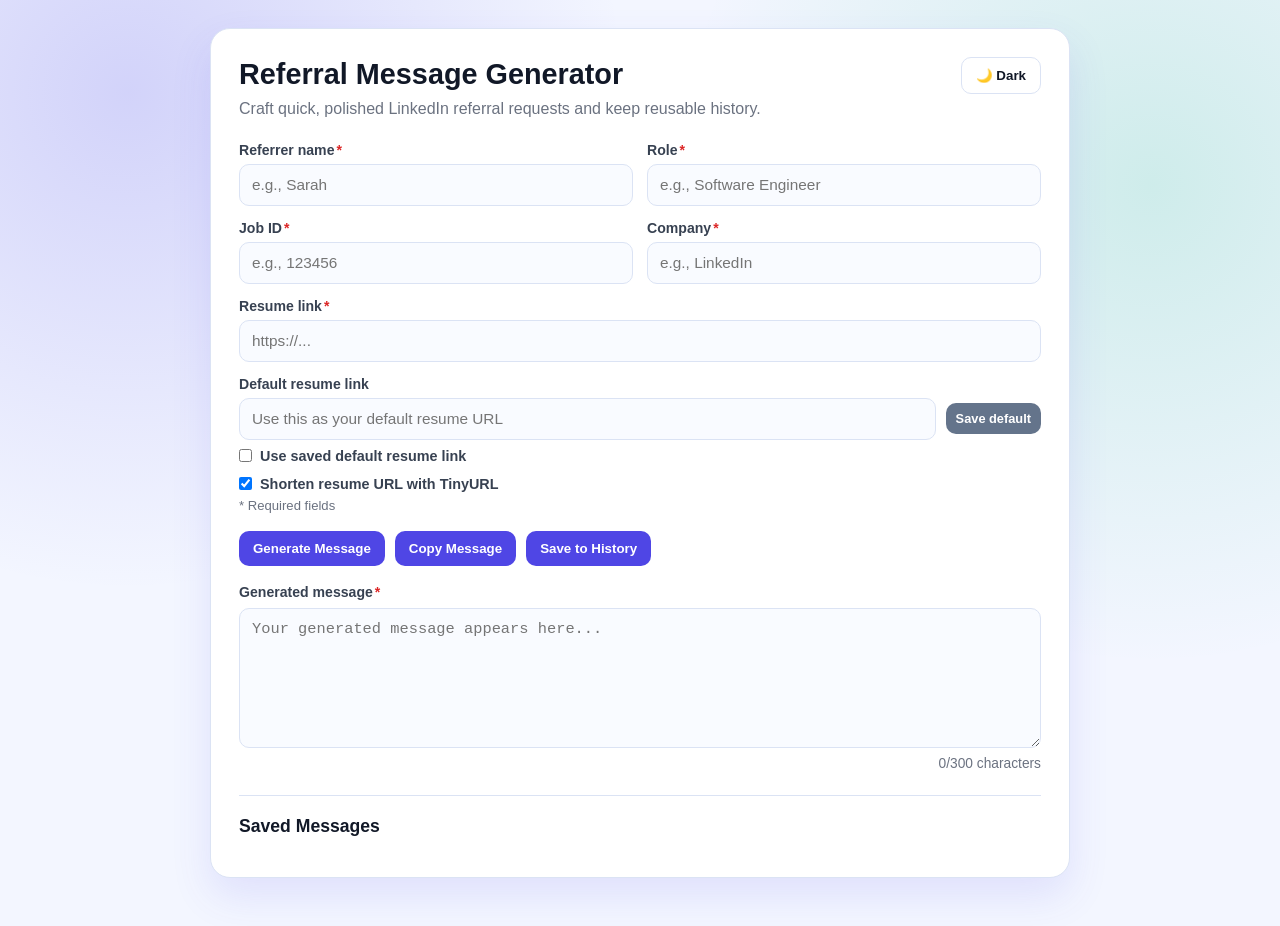
==== commit 70ca4e8e: "Add browser dark mode and update message signoff" ====
--- a/index.html
+++ b/index.html
@@ -8,39 +8,51 @@
     :root {
       --bg: #f3f6ff;
       --card: #ffffff;
-      --field-bg: #f9fbff;
-      --field-focus-bg: #ffffff;
       --text: #111827;
       --muted: #6b7280;
-      --label: #374151;
-      --label-hover: #1f2937;
       --primary: #4f46e5;
       --primary-strong: #4338ca;
       --border: #dbe3f4;
-      --field-border: #cfd9ee;
+      --danger: #dc3545;
+      --input-bg: #f9fbff;
+      --input-focus-bg: #ffffff;
+      --label: #374151;
+      --checkbox-hover: #1f2937;
       --history-bg: #f8faff;
-      --history-border: #dce5fb;
-      --danger: #dc3545;
+      --history-text: #1f2937;
+      --secondary-button: #64748b;
+      --secondary-button-strong: #475569;
+      --delete-button: #dc2626;
+      --delete-button-strong: #b91c1c;
+      --focus-ring: rgba(79, 70, 229, 0.14);
+      --danger-ring: rgba(220, 38, 38, 0.14);
+      --danger-bg: #fff7f7;
       --shadow: 0 18px 40px rgba(79, 70, 229, 0.12);
     }
 
     :root[data-theme="dark"] {
       --bg: #0f172a;
       --card: #1e293b;
-      --field-bg: #111827;
-      --field-focus-bg: #0f172a;
       --text: #e5e7eb;
       --muted: #94a3b8;
+      --primary: #818cf8;
+      --primary-strong: #6366f1;
+      --border: #334155;
+      --danger: #f87171;
+      --input-bg: #111827;
+      --input-focus-bg: #0f172a;
       --label: #cbd5e1;
-      --label-hover: #f8fafc;
-      --primary: #6366f1;
-      --primary-strong: #4f46e5;
-      --border: #334155;
-      --field-border: #475569;
+      --checkbox-hover: #f8fafc;
       --history-bg: #111827;
-      --history-border: #334155;
-      --danger: #f87171;
-      --shadow: 0 18px 40px rgba(2, 6, 23, 0.45);
+      --history-text: #e2e8f0;
+      --secondary-button: #475569;
+      --secondary-button-strong: #334155;
+      --delete-button: #ef4444;
+      --delete-button-strong: #dc2626;
+      --focus-ring: rgba(129, 140, 248, 0.24);
+      --danger-ring: rgba(248, 113, 113, 0.2);
+      --danger-bg: #2f1d24;
+      --shadow: 0 18px 40px rgba(0, 0, 0, 0.35);
     }
 
     * {
@@ -77,6 +89,22 @@
       margin-bottom: 24px;
     }
 
+    .title-block {
+      min-width: 0;
+    }
+
+    .theme-toggle {
+      flex: 0 0 auto;
+      background: transparent;
+      color: var(--text);
+      border: 1px solid var(--border);
+    }
+
+    .theme-toggle:hover {
+      background: var(--input-bg);
+      color: var(--text);
+    }
+
     h2 {
       margin: 0;
       font-size: 1.8rem;
@@ -118,8 +146,8 @@
     input,
     textarea {
       width: 100%;
-      border: 1px solid var(--field-border);
-      background: var(--field-bg);
+      border: 1px solid var(--border);
+      background: var(--input-bg);
       border-radius: 10px;
       padding: 11px 12px;
       color: var(--text);
@@ -131,8 +159,8 @@
     textarea:focus {
       outline: none;
       border-color: var(--primary);
-      box-shadow: 0 0 0 3px rgba(79, 70, 229, 0.14);
-      background: var(--field-focus-bg);
+      box-shadow: 0 0 0 3px var(--focus-ring);
+      background: var(--input-focus-bg);
     }
 
     .inline-group {
@@ -162,7 +190,7 @@
     }
 
     .checkbox-row:hover {
-      color: var(--label-hover);
+      color: var(--checkbox-hover);
     }
 
     .btn-group {
@@ -189,33 +217,21 @@
     }
 
     .small-btn {
-      background: #64748b;
+      background: var(--secondary-button);
       font-size: 0.8rem;
       padding: 8px 10px;
     }
 
     .small-btn:hover {
-      background: #475569;
-    }
-
-    .theme-toggle {
-      flex: 0 0 auto;
-      background: transparent;
-      color: var(--text);
-      border: 1px solid var(--border);
-    }
-
-    .theme-toggle:hover {
-      background: var(--field-bg);
-      transform: translateY(-1px);
+      background: var(--secondary-button-strong);
     }
 
     .delete-btn {
-      background: #dc2626;
+      background: var(--delete-button);
     }
 
     .delete-btn:hover {
-      background: #b91c1c;
+      background: var(--delete-button-strong);
     }
 
     .output-wrap {
@@ -243,8 +259,8 @@
 
     .field-error {
       border-color: var(--danger) !important;
-      box-shadow: 0 0 0 3px rgba(220, 38, 38, 0.14) !important;
-      background: #fff7f7;
+      box-shadow: 0 0 0 3px var(--danger-ring) !important;
+      background: var(--danger-bg);
     }
 
     .history {
@@ -260,7 +276,7 @@
 
     .history-item {
       background: var(--history-bg);
-      border: 1px solid var(--history-border);
+      border: 1px solid var(--border);
       border-radius: 12px;
       padding: 14px;
       margin-bottom: 10px;
@@ -268,7 +284,7 @@
 
     .history-item p {
       margin: 10px 0 0;
-      color: var(--label-hover);
+      color: var(--history-text);
     }
 
     .history-item small {
@@ -295,14 +311,15 @@
         grid-template-columns: 1fr;
       }
 
+      .header-row {
+        align-items: stretch;
+        flex-direction: column;
+      }
+
       button {
         width: 100%;
       }
 
-      .header-row {
-        flex-direction: column;
-      }
-
       .small-btn {
         width: auto;
       }
@@ -313,7 +330,7 @@
 
 <div class="container">
   <div class="header-row">
-    <div>
+    <div class="title-block">
       <h2>Referral Message Generator</h2>
       <p class="subtitle">Craft quick, polished LinkedIn referral requests and keep reusable history.</p>
     </div>
@@ -383,6 +400,17 @@
   const DEFAULT_RESUME_KEY = "defaultResumeLink";
   const THEME_KEY = "referralMessageTheme";
 
+  function setTheme(theme) {
+    const normalizedTheme = theme === "dark" ? "dark" : "light";
+    document.documentElement.setAttribute("data-theme", normalizedTheme);
+    document.getElementById("themeToggle").textContent = normalizedTheme === "dark" ? "☀️ Light" : "🌙 Dark";
+    localStorage.setItem(THEME_KEY, normalizedTheme);
+  }
+
+  function getSavedTheme() {
+    return localStorage.getItem(THEME_KEY) || "light";
+  }
+
   async function shortenUrl(url) {
     const trimmedUrl = url.trim();
     if (!trimmedUrl) return "";
@@ -526,20 +554,7 @@
     const output = document.getElementById("output").value;
     const charCount = document.getElementById("charCount");
     charCount.textContent = `${output.length}/300 characters`;
-    charCount.style.color = output.length > 300 ? "var(--danger)" : "var(--muted)";
-  }
-
-  function setTheme(theme) {
-    const normalizedTheme = theme === "dark" ? "dark" : "light";
-    document.documentElement.setAttribute("data-theme", normalizedTheme);
-    document.getElementById("themeToggle").textContent = normalizedTheme === "dark" ? "☀️ Light" : "🌙 Dark";
-    localStorage.setItem(THEME_KEY, normalizedTheme);
-  }
-
-  function getInitialTheme() {
-    const savedTheme = localStorage.getItem(THEME_KEY);
-    if (savedTheme) return savedTheme;
-    return window.matchMedia?.("(prefers-color-scheme: dark)").matches ? "dark" : "light";
+    charCount.style.color = output.length > 300 ? "#dc3545" : "#6b7280";
   }
 
   function clearValidationStyles() {
@@ -604,7 +619,7 @@
   }
 
   document.getElementById("themeToggle").addEventListener("click", () => {
-    const currentTheme = document.documentElement.getAttribute("data-theme") || "light";
+    const currentTheme = document.documentElement.getAttribute("data-theme");
     setTheme(currentTheme === "dark" ? "light" : "dark");
   });
 
@@ -628,7 +643,7 @@
     }
   });
 
-  setTheme(getInitialTheme());
+  setTheme(getSavedTheme());
   document.getElementById("defaultResume").value = getDefaultResumeLink();
   renderHistory();
   updateCharacterCount();
